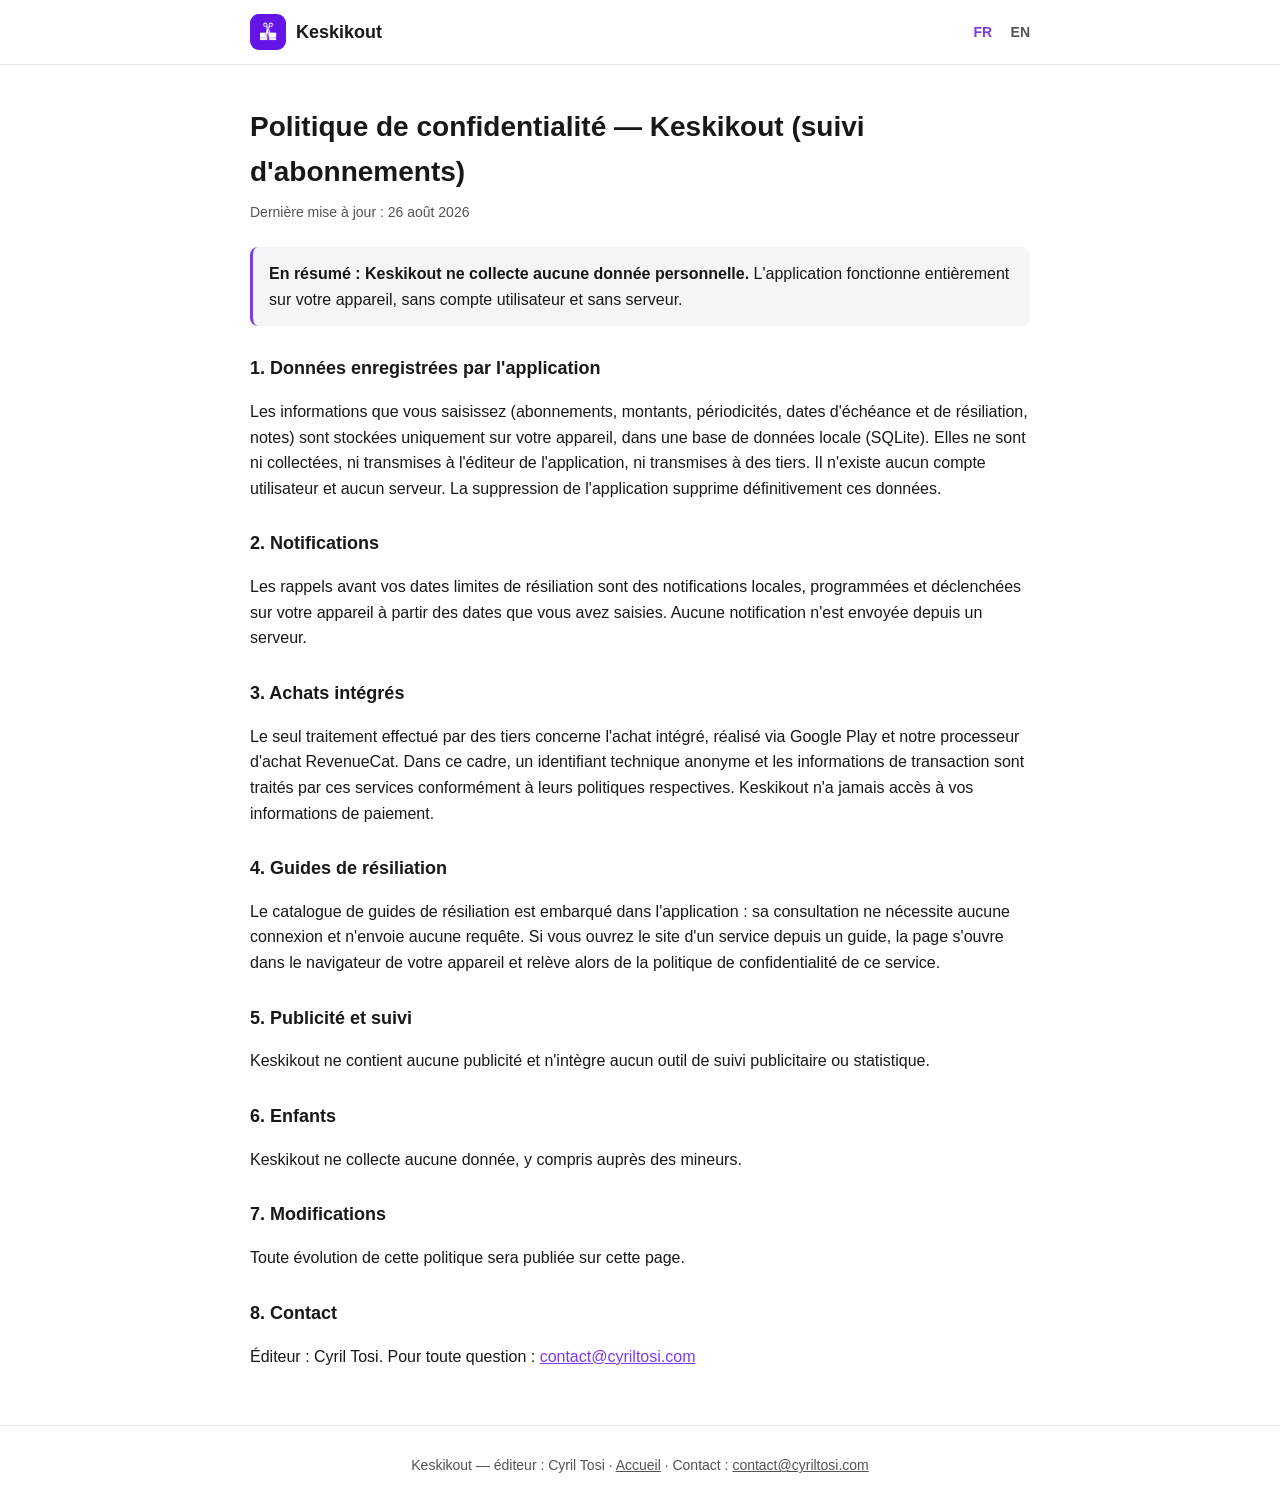
==== confidentialite/index.html @ 685966b1 "keskikout-site: adaptation depuis le modèle akikoi Co-Authored-By: Claude Opus 5 (1M context) <norep" ====
<!DOCTYPE html>
<html lang="fr">
<head>
  <meta charset="utf-8">
  <meta name="viewport" content="width=device-width, initial-scale=1">
  <title>Politique de confidentialité — Keskikout</title>
  <meta name="description" content="Keskikout ne collecte aucune donnée personnelle. Vos abonnements, montants et dates sont stockés uniquement sur votre appareil, sans compte et sans serveur.">
  <link rel="canonical" href="https://keskikout.fr/confidentialite/">
  <link rel="alternate" hreflang="fr" href="https://keskikout.fr/confidentialite/">
  <link rel="alternate" hreflang="en" href="https://keskikout.fr/en/privacy/">
  <link rel="alternate" hreflang="x-default" href="https://keskikout.fr/confidentialite/">
  <meta property="og:type" content="website">
  <meta property="og:site_name" content="Keskikout">
  <meta property="og:locale" content="fr_FR">
  <meta property="og:title" content="Politique de confidentialité — Keskikout">
  <meta property="og:description" content="Keskikout ne collecte aucune donnée personnelle. Tout reste sur votre appareil.">
  <meta property="og:url" content="https://keskikout.fr/confidentialite/">
  <meta property="og:image" content="https://keskikout.fr/assets/logo.png">
  <link rel="icon" href="../assets/logo.png">
  <link rel="apple-touch-icon" href="../assets/logo.png">
  <link rel="stylesheet" href="../styles.css">
</head>
<body>
  <header class="site-header">
    <div class="container">
      <a class="brand" href="../">
        <img src="../assets/logo.png" alt="" width="36" height="36">
        <span>Keskikout</span>
      </a>
      <nav class="langs" aria-label="Langue">
        <a href="./" aria-current="true">FR</a>
        <a href="../en/privacy/">EN</a>
      </nav>
    </div>
  </header>

  <main class="prose">
    <div class="container">
      <h1>Politique de confidentialité — Keskikout (suivi d'abonnements)</h1>
      <p class="updated">Dernière mise à jour : 26 août 2026</p>

      <p class="lead"><strong>En résumé : Keskikout ne collecte aucune donnée personnelle.</strong> L'application fonctionne entièrement sur votre appareil, sans compte utilisateur et sans serveur.</p>

      <h2>1. Données enregistrées par l'application</h2>
      <p>Les informations que vous saisissez (abonnements, montants, périodicités, dates d'échéance et de résiliation, notes) sont stockées uniquement sur votre appareil, dans une base de données locale (SQLite). Elles ne sont ni collectées, ni transmises à l'éditeur de l'application, ni transmises à des tiers. Il n'existe aucun compte utilisateur et aucun serveur. La suppression de l'application supprime définitivement ces données.</p>

      <h2>2. Notifications</h2>
      <p>Les rappels avant vos dates limites de résiliation sont des notifications locales, programmées et déclenchées sur votre appareil à partir des dates que vous avez saisies. Aucune notification n'est envoyée depuis un serveur.</p>

      <h2>3. Achats intégrés</h2>
      <p>Le seul traitement effectué par des tiers concerne l'achat intégré, réalisé via Google Play et notre processeur d'achat RevenueCat. Dans ce cadre, un identifiant technique anonyme et les informations de transaction sont traités par ces services conformément à leurs politiques respectives. Keskikout n'a jamais accès à vos informations de paiement.</p>

      <h2>4. Guides de résiliation</h2>
      <p>Le catalogue de guides de résiliation est embarqué dans l'application : sa consultation ne nécessite aucune connexion et n'envoie aucune requête. Si vous ouvrez le site d'un service depuis un guide, la page s'ouvre dans le navigateur de votre appareil et relève alors de la politique de confidentialité de ce service.</p>

      <h2>5. Publicité et suivi</h2>
      <p>Keskikout ne contient aucune publicité et n'intègre aucun outil de suivi publicitaire ou statistique.</p>

      <h2>6. Enfants</h2>
      <p>Keskikout ne collecte aucune donnée, y compris auprès des mineurs.</p>

      <h2>7. Modifications</h2>
      <p>Toute évolution de cette politique sera publiée sur cette page.</p>

      <h2>8. Contact</h2>
      <p>Éditeur : Cyril Tosi. Pour toute question : <a href="mailto:contact@cyriltosi.com">contact@cyriltosi.com</a></p>
    </div>
  </main>

  <footer class="site-footer">
    <div class="container">
      Keskikout — éditeur : Cyril Tosi ·
      <a href="../">Accueil</a> ·
      Contact : <a href="mailto:contact@cyriltosi.com">contact@cyriltosi.com</a>
    </div>
  </footer>
</body>
</html>
---- styles.css ----
:root {
  --accent: #7C3AED;
  --accent-dark: #6D28D9;
  --bg: #ffffff;
  --bg-alt: #f5f5f7;
  --text: #18181b;
  --muted: #52525b;
  --border: #e5e7eb;
  --card: #ffffff;
  --radius: 12px;
  --maxw: 820px;
}

* { box-sizing: border-box; }
html { -webkit-text-size-adjust: 100%; }

body {
  margin: 0;
  font-family: -apple-system, BlinkMacSystemFont, "Segoe UI", Roboto, Helvetica, Arial, sans-serif;
  color: var(--text);
  background: var(--bg);
  line-height: 1.6;
}

a { color: var(--accent); }
a:hover { color: var(--accent-dark); }

.container { max-width: var(--maxw); margin: 0 auto; padding: 0 20px; }

/* Header */
.site-header { border-bottom: 1px solid var(--border); background: var(--bg); }
.site-header .container {
  display: flex;
  align-items: center;
  justify-content: space-between;
  min-height: 64px;
  gap: 12px;
}
.brand {
  display: flex;
  align-items: center;
  gap: 10px;
  text-decoration: none;
  color: var(--text);
  font-weight: 700;
  font-size: 18px;
}
.brand img { width: 36px; height: 36px; border-radius: 9px; display: block; }
.langs a {
  margin-left: 14px;
  font-size: 14px;
  text-decoration: none;
  color: var(--muted);
  font-weight: 600;
}
.langs a[aria-current="true"] { color: var(--accent); }

/* Hero */
.hero { background: var(--bg-alt); padding: 56px 0; }
.hero .container { text-align: center; }
.hero h1 { font-size: 34px; line-height: 1.15; margin: 0 0 12px; }
.hero .tagline { font-size: 20px; font-weight: 600; margin: 0 0 12px; }
.hero p { font-size: 17px; color: var(--muted); max-width: 60ch; margin: 0 auto 24px; }

/* CTA — lien inactif tant que la fiche Play n'est pas publiée (href="#").
   Au lancement : passer background sur var(--accent) et color sur #fff. */
.cta {
  display: inline-flex;
  align-items: center;
  gap: 10px;
  padding: 14px 22px;
  border-radius: var(--radius);
  font-weight: 700;
  font-size: 16px;
  font-family: inherit;
  text-decoration: none;
  border: 1px solid var(--border);
  background: var(--bg-alt);
  color: var(--muted);
  cursor: default;
}
.cta svg { flex: 0 0 auto; }
.cta-note { display: block; margin-top: 10px; font-size: 13px; color: var(--muted); }

/* Sections */
section { padding: 44px 0; }
section h2 { font-size: 24px; margin: 0 0 24px; text-align: center; }
.alt { background: var(--bg-alt); }

.steps { display: grid; gap: 16px; }
.step { background: var(--card); border: 1px solid var(--border); border-radius: var(--radius); padding: 20px; }
.step .n {
  display: inline-flex;
  align-items: center;
  justify-content: center;
  width: 30px; height: 30px;
  border-radius: 50%;
  background: var(--accent);
  color: #fff;
  font-weight: 700;
  margin-bottom: 10px;
}
.step h3 { margin: 0 0 6px; font-size: 17px; }
.step p { margin: 0; color: var(--muted); }

.features { list-style: none; padding: 0; margin: 0; display: grid; gap: 14px; }
.features li { padding-left: 28px; position: relative; color: var(--muted); }
.features li::before { content: "✓"; position: absolute; left: 0; top: 0; color: var(--accent); font-weight: 700; }
.features li strong { color: var(--text); }

.faq details { border: 1px solid var(--border); border-radius: var(--radius); padding: 0 16px; margin-bottom: 12px; background: var(--card); }
.faq summary { font-weight: 600; cursor: pointer; padding: 16px 0; list-style: none; }
.faq summary::-webkit-details-marker { display: none; }
.faq summary::after { content: "+"; float: right; color: var(--accent); font-weight: 700; }
.faq details[open] summary::after { content: "–"; }
.faq p { margin: 0 0 16px; color: var(--muted); }

/* Footer */
.site-footer { border-top: 1px solid var(--border); padding: 28px 0; color: var(--muted); font-size: 14px; text-align: center; }
.site-footer a { color: var(--muted); }

/* Legal / prose pages */
.prose { padding: 40px 0; }
.prose h1 { font-size: 28px; margin: 0 0 6px; }
.prose .updated { color: var(--muted); font-size: 14px; margin: 0 0 24px; }
.prose h2 { font-size: 18px; margin: 28px 0 8px; }
.prose p, .prose li { color: var(--text); }
.prose .lead { background: var(--bg-alt); border-left: 3px solid var(--accent); padding: 14px 16px; border-radius: 8px; }

@media (min-width: 640px) {
  .hero { padding: 72px 0; }
  .hero h1 { font-size: 44px; }
  .steps { grid-template-columns: repeat(3, 1fr); }
}
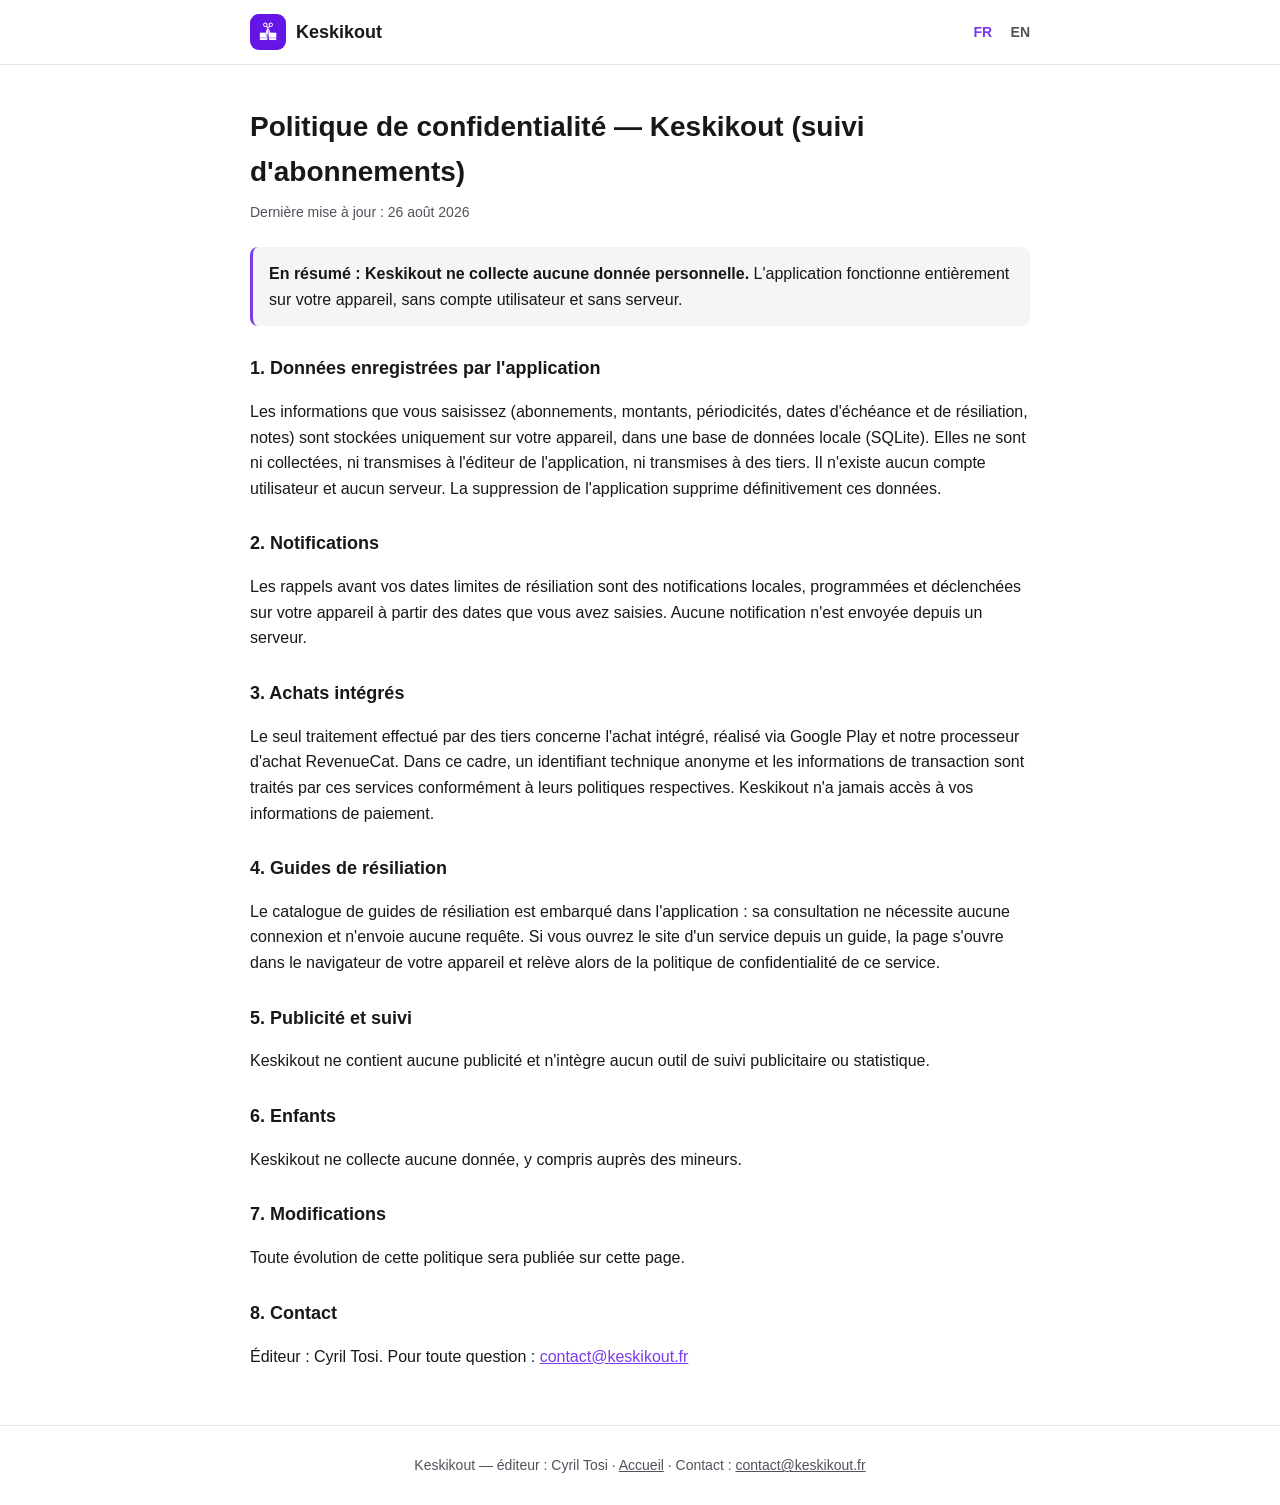
==== commit 57c4d1eb: "keskikout-site: contact@keskikout.fr remplace contact@cyriltosi.com Co-Authored-By: Claude Opus 5.5 " ====
--- a/confidentialite/index.html
+++ b/confidentialite/index.html
@@ -63,7 +63,7 @@
       <p>Toute évolution de cette politique sera publiée sur cette page.</p>
 
       <h2>8. Contact</h2>
-      <p>Éditeur : Cyril Tosi. Pour toute question : <a href="mailto:contact@cyriltosi.com">contact@cyriltosi.com</a></p>
+      <p>Éditeur : Cyril Tosi. Pour toute question : <a href="mailto:contact@keskikout.fr">contact@keskikout.fr</a></p>
     </div>
   </main>
 
@@ -71,7 +71,7 @@
     <div class="container">
       Keskikout — éditeur : Cyril Tosi ·
       <a href="../">Accueil</a> ·
-      Contact : <a href="mailto:contact@cyriltosi.com">contact@cyriltosi.com</a>
+      Contact : <a href="mailto:contact@keskikout.fr">contact@keskikout.fr</a>
     </div>
   </footer>
 </body>
--- a/styles.css
+++ b/styles.css
@@ -62,8 +62,7 @@
 .hero .tagline { font-size: 20px; font-weight: 600; margin: 0 0 12px; }
 .hero p { font-size: 17px; color: var(--muted); max-width: 60ch; margin: 0 auto 24px; }
 
-/* CTA — lien inactif tant que la fiche Play n'est pas publiée (href="#").
-   Au lancement : passer background sur var(--accent) et color sur #fff. */
+/* CTA — lien vers la fiche Google Play */
 .cta {
   display: inline-flex;
   align-items: center;
@@ -74,13 +73,22 @@
   font-size: 16px;
   font-family: inherit;
   text-decoration: none;
-  border: 1px solid var(--border);
-  background: var(--bg-alt);
-  color: var(--muted);
-  cursor: default;
+  border: 1px solid var(--accent);
+  background: var(--accent);
+  color: #fff;
+  cursor: pointer;
 }
+.cta:hover { background: var(--accent-dark); border-color: var(--accent-dark); color: #fff; }
 .cta svg { flex: 0 0 auto; }
-.cta-note { display: block; margin-top: 10px; font-size: 13px; color: var(--muted); }
+
+/* Page de redirection /app */
+.redirect { display: flex; align-items: center; min-height: 100vh; padding: 40px 0; text-align: center; }
+.redirect .redirect-logo { width: 88px; height: 88px; border-radius: 22px; display: block; margin: 0 auto 20px; }
+.redirect h1 { font-size: 28px; line-height: 1.2; margin: 0 0 12px; }
+.redirect p { font-size: 17px; color: var(--muted); max-width: 46ch; margin: 0 auto 24px; }
+.redirect .redirect-note { font-size: 13px; margin: 20px auto 0; }
+.redirect .redirect-note a { color: var(--muted); }
+@media (min-width: 640px) { .redirect h1 { font-size: 34px; } }
 
 /* Sections */
 section { padding: 44px 0; }
